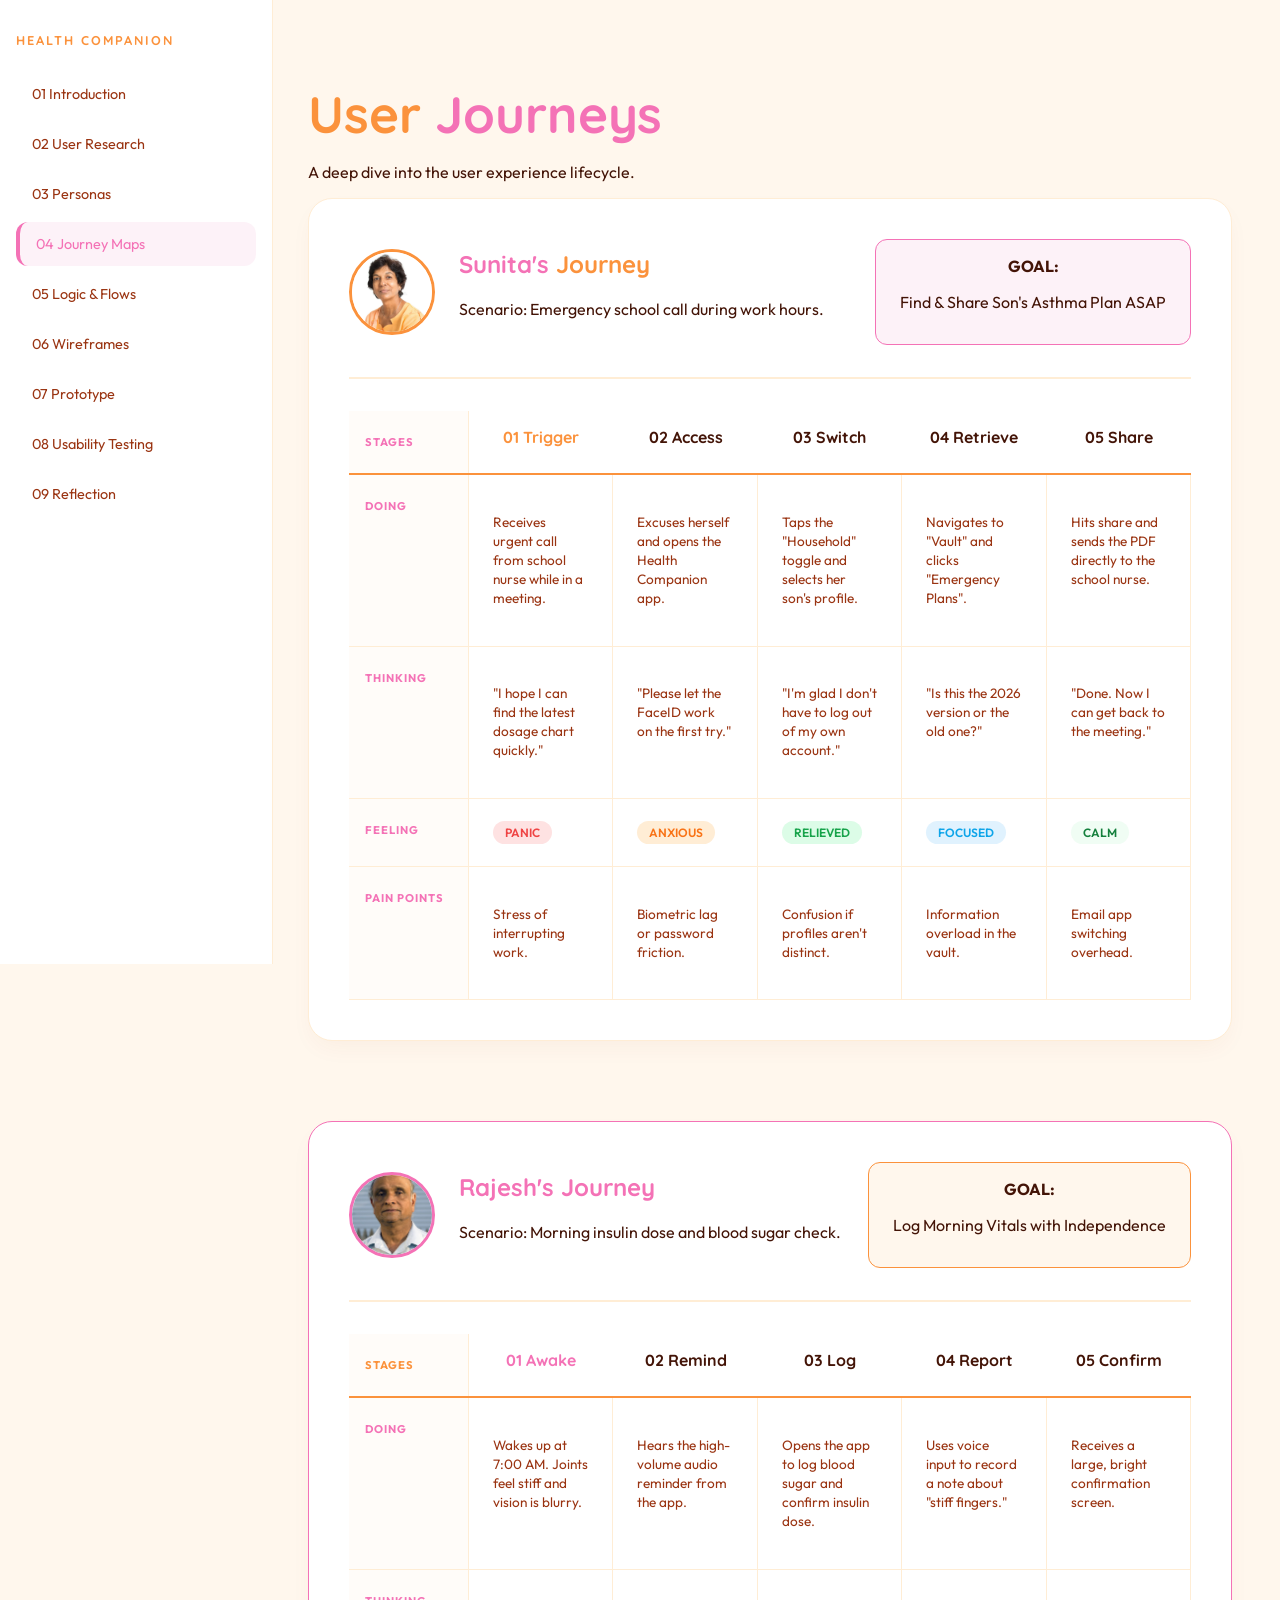
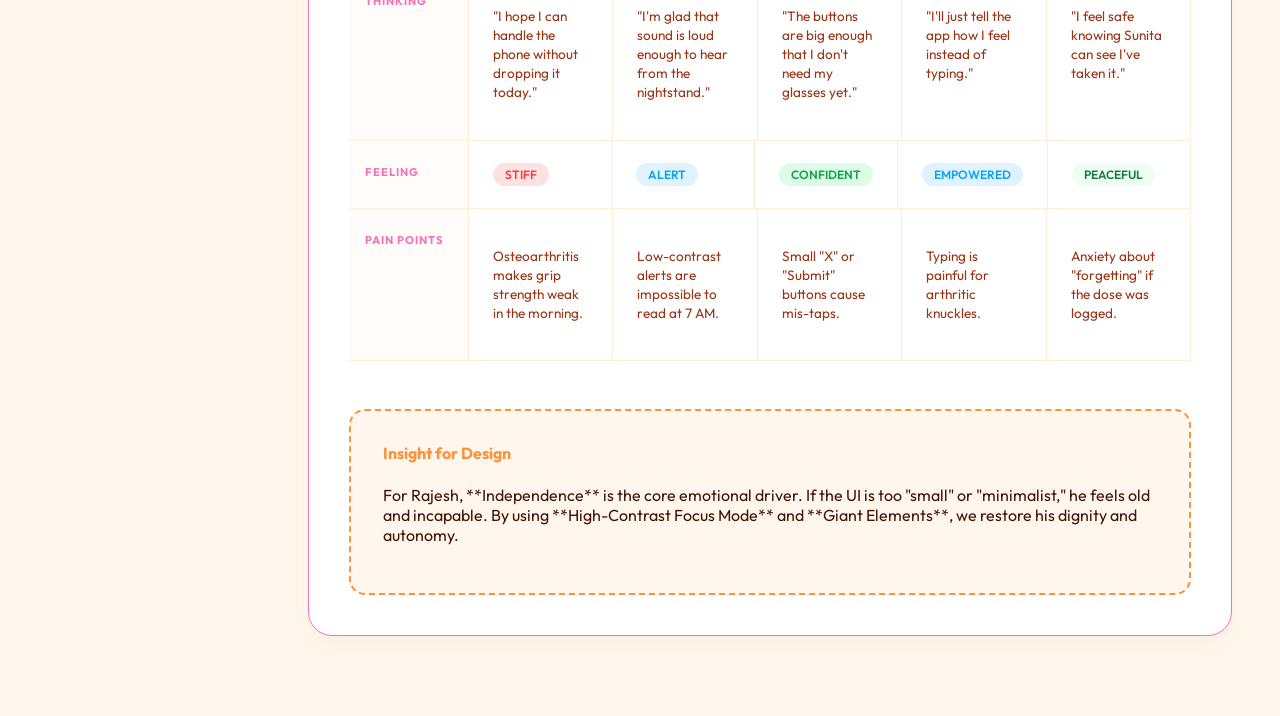
==== journey.html @ 140f581b "final done" ====
<!DOCTYPE html>
<html lang="en">
<head>
    <meta charset="UTF-8">
    <title>Detailed Journey Map - Sunita</title>
    <link rel="stylesheet" href="style.css">
</head>
<body>
    <nav>
        <h2>Health Companion</h2>
        <a href="index.html">01 Introduction</a>
        <a href="research.html">02 User Research</a>
        <a href="personas.html">03 Personas</a>
        <a href="journey.html" class="active">04 Journey Maps</a>
        <a href="flow.html">05 Logic & Flows</a>
        <a href="design.html">06 Wireframes</a>
        <a href="prototype.html">07 Prototype</a>
        <a href="testing.html">08 Usability Testing</a>
        <a href="reflection.html">09 Reflection</a>
    </nav>

    <main>
        <header>
            <h1>User <span style="color:var(--accent-pink)">Journeys</span></h1>
            <p class="subtitle">A deep dive into the user experience lifecycle.</p>
        </header>

        <section class="card journey-container">
            <div class="journey-header">
                <div class="header-profile">
                    <img src="sunita.jpeg" alt="Sunita" class="profile-thumb">
                    <div>
                        <h2>Sunita's <span style="color:var(--accent-orange)">Journey</span></h2>
                        <p>Scenario: Emergency school call during work hours.</p>
                    </div>
                </div>
                <div class="goal-box">
                    <strong>GOAL:</strong>
                    <p>Find & Share Son's Asthma Plan ASAP</p>
                </div>
            </div>

            <div class="matrix-wrapper">
                <div class="matrix-row row-labels">
                    <div class="label">STAGES</div>
                    <div class="stage-box trigger">01 Trigger</div>
                    <div class="stage-box">02 Access</div>
                    <div class="stage-box">03 Switch</div>
                    <div class="stage-box">04 Retrieve</div>
                    <div class="stage-box">05 Share</div>
                </div>

                <div class="matrix-row">
                    <div class="label">DOING</div>
                    <div class="cell"><p>Receives urgent call from school nurse while in a meeting.</p></div>
                    <div class="cell"><p>Excuses herself and opens the Health Companion app.</p></div>
                    <div class="cell"><p>Taps the "Household" toggle and selects her son's profile.</p></div>
                    <div class="cell"><p>Navigates to "Vault" and clicks "Emergency Plans".</p></div>
                    <div class="cell"><p>Hits share and sends the PDF directly to the school nurse.</p></div>
                </div>

                <div class="matrix-row">
                    <div class="label">THINKING</div>
                    <div class="cell"><p>"I hope I can find the latest dosage chart quickly."</p></div>
                    <div class="cell"><p>"Please let the FaceID work on the first try."</p></div>
                    <div class="cell"><p>"I'm glad I don't have to log out of my own account."</p></div>
                    <div class="cell"><p>"Is this the 2026 version or the old one?"</p></div>
                    <div class="cell"><p>"Done. Now I can get back to the meeting."</p></div>
                </div>

                <div class="matrix-row">
                    <div class="label">FEELING</div>
                    <div class="cell"><span class="emote panic">Panic</span></div>
                    <div class="cell"><span class="emote anxious">Anxious</span></div>
                    <div class="cell"><span class="emote relief">Relieved</span></div>
                    <div class="cell"><span class="emote focus">Focused</span></div>
                    <div class="cell"><span class="emote calm">Calm</span></div>
                </div>

                <div class="matrix-row">
                    <div class="label">PAIN POINTS</div>
                    <div class="cell"><p>Stress of interrupting work.</p></div>
                    <div class="cell"><p>Biometric lag or password friction.</p></div>
                    <div class="cell"><p>Confusion if profiles aren't distinct.</p></div>
                    <div class="cell"><p>Information overload in the vault.</p></div>
                    <div class="cell"><p>Email app switching overhead.</p></div>
                </div>
            </div>
        </section>

<section class="card journey-container" style="margin-top: 5rem; border-color: var(--accent-pink);">
            <div class="journey-header">
                <div class="header-profile">
                    <img src="rajesh.jpeg" alt="Rajesh" class="profile-thumb" style="border-color: var(--accent-pink);">
                    <div>
                        <h2>Rajesh's <span style="color:var(--accent-pink)">Journey</span></h2>
                        <p>Scenario: Morning insulin dose and blood sugar check.</p>
                    </div>
                </div>
                <div class="goal-box" style="border-color: var(--accent-orange); background: var(--pastel-orange);">
                    <strong>GOAL:</strong>
                    <p>Log Morning Vitals with Independence</p>
                </div>
            </div>

            <div class="matrix-wrapper">
                <div class="matrix-row row-labels">
                    <div class="label" style="color: var(--accent-orange);">STAGES</div>
                    <div class="stage-box" style="color: var(--accent-pink);">01 Awake</div>
                    <div class="stage-box">02 Remind</div>
                    <div class="stage-box">03 Log</div>
                    <div class="stage-box">04 Report</div>
                    <div class="stage-box">05 Confirm</div>
                </div>

                <div class="matrix-row">
                    <div class="label">DOING</div>
                    <div class="cell"><p>Wakes up at 7:00 AM. Joints feel stiff and vision is blurry.</p></div>
                    <div class="cell"><p>Hears the high-volume audio reminder from the app.</p></div>
                    <div class="cell"><p>Opens the app to log blood sugar and confirm insulin dose.</p></div>
                    <div class="cell"><p>Uses voice input to record a note about "stiff fingers."</p></div>
                    <div class="cell"><p>Receives a large, bright confirmation screen.</p></div>
                </div>

                <div class="matrix-row">
                    <div class="label">THINKING</div>
                    <div class="cell"><p>"I hope I can handle the phone without dropping it today."</p></div>
                    <div class="cell"><p>"I'm glad that sound is loud enough to hear from the nightstand."</p></div>
                    <div class="cell"><p>"The buttons are big enough that I don't need my glasses yet."</p></div>
                    <div class="cell"><p>"I'll just tell the app how I feel instead of typing."</p></div>
                    <div class="cell"><p>"I feel safe knowing Sunita can see I've taken it."</p></div>
                </div>

                <div class="matrix-row">
                    <div class="label">FEELING</div>
                    <div class="cell"><span class="emote panic">Stiff</span></div>
                    <div class="cell"><span class="emote focus">Alert</span></div>
                    <div class="cell"><span class="emote relief">Confident</span></div>
                    <div class="cell"><span class="emote focus">Empowered</span></div>
                    <div class="cell"><span class="emote calm">Peaceful</span></div>
                </div>

                <div class="matrix-row">
                    <div class="label">PAIN POINTS</div>
                    <div class="cell"><p>Osteoarthritis makes grip strength weak in the morning.</p></div>
                    <div class="cell"><p>Low-contrast alerts are impossible to read at 7 AM.</p></div>
                    <div class="cell"><p>Small "X" or "Submit" buttons cause mis-taps.</p></div>
                    <div class="cell"><p>Typing is painful for arthritic knuckles.</p></div>
                    <div class="cell"><p>Anxiety about "forgetting" if the dose was logged.</p></div>
                </div>
            </div>

            <div class="needs-box" style="margin-top: 3rem; background: var(--pastel-orange); border-color: var(--accent-orange);">
                <h4 style="color: var(--accent-orange);">Insight for Design</h4>
                <p>For Rajesh, **Independence** is the core emotional driver. If the UI is too "small" or "minimalist," he feels old and incapable. By using **High-Contrast Focus Mode** and **Giant Elements**, we restore his dignity and autonomy.</p>
            </div>
        </section>



    </main>
</body>
</html>
---- style.css ----
@import url('https://fonts.googleapis.com/css2?family=Quicksand:wght@400;600;700&family=Outfit:wght@300;400;600&display=swap');

:root {
    /* Warm Sunset Pastel Palette */
    --bg-dark: #fff7ed;          /* Very Light Peach/Shell */
    --card-bg: #ffffff;          /* Pure White */
    --accent-orange: #fb923c;    /* Warm Pastel Orange */
    --accent-pink: #f472b6;      /* Soft Rose Pink */
    --text-main: #431407;        /* Deep Cocoa for Readability */
    --text-dim: #9a3412;         /* Muted Terracotta */
    
    /* Persona Specific Pastels */
    --pastel-pink: #fdf2f8;      /* Soft Pink Background */
    --pastel-orange: #fff7ed;    /* Soft Orange Background */
    --border-soft: #ffedd5;      /* Light Apricot Border */
}

body {
    background-color: var(--bg-dark);
    color: var(--text-main);
    font-family: 'Outfit', sans-serif;
    margin: 0;
    display: flex;
}

/* Fixed Navigation Sidebar */
nav {
    width: 240px;
    height: 100vh;
    background: #ffffff;
    position: fixed;
    border-right: 1px solid var(--border-soft);
    padding: 2rem 1rem;
}

nav h2 { 
    font-family: 'Quicksand', sans-serif;
    font-size: 0.8rem; 
    text-transform: uppercase; 
    color: var(--accent-orange); 
    letter-spacing: 2px;
    margin-bottom: 1.5rem;
}

nav a {
    display: block;
    padding: 0.8rem 1rem;
    color: var(--text-dim);
    text-decoration: none;
    border-radius: 12px;
    margin-bottom: 0.4rem;
    transition: 0.3s;
    font-size: 0.9rem;
}

nav a:hover, nav a.active {
    background: var(--pastel-pink);
    color: var(--accent-pink);
    border-left: 4px solid var(--accent-pink);
}

/* Content Area */
main {
    margin-left: 260px;
    padding: 3rem;
    max-width: 1000px;
    width: 100%;
}

.card {
    background: var(--card-bg);
    border: 1px solid var(--border-soft);
    border-radius: 24px;
    padding: 2.5rem;
    margin-bottom: 2rem;
    box-shadow: 0 10px 25px -5px rgba(154, 52, 18, 0.05);
}

h1 { 
    font-family: 'Quicksand', sans-serif;
    font-weight: 700;
    font-size: 3.2rem; 
    margin-bottom: 0.5rem; 
    color: var(--accent-orange);
}

h2 { 
    font-family: 'Quicksand', sans-serif;
    color: var(--accent-pink); 
    margin-top: 0; 
}

/* Table container styling */
.table-container {
    overflow-x: auto;
    margin-top: 1rem;
    border-radius: 16px;
    background: #fffcf9;
    border: 1px solid var(--border-soft);
}

th {
    background: #ffedd5;
    color: var(--accent-orange);
}

td { border-bottom: 1px solid var(--border-soft); }

/* Persona Layout - Fixed Structure */
.persona-layout {
    display: grid;
    grid-template-columns: 280px 1fr;
    gap: 3rem;
    padding: 0;
    overflow: hidden;
    align-items: start;
}

.persona-sidebar {
    background: var(--pastel-orange);
    padding: 2rem;
    height: 100%;
    border-right: 1px solid var(--border-soft);
}

.persona-img {
    width: 100%;
    height: 250px;
    object-fit: cover;
    border-radius: 20px;
    margin-bottom: 2rem;
    border: 4px solid #fff;
    box-shadow: 0 8px 15px rgba(154, 52, 18, 0.1);
}

.persona-stat span {
    color: var(--accent-orange);
    font-weight: 700;
}

.bar {
    background: #ffedd5;
}

.fill {
    background: var(--accent-orange);
}

/* Content Area */
.persona-content { padding: 2rem 2rem 2rem 0; }

.quote-box {
    border-left: 6px solid var(--accent-pink);
    background: #fff1f2;
    padding: 1.5rem;
    border-radius: 0 16px 16px 0;
    font-family: 'Quicksand', sans-serif;
    color: var(--text-main);
}

.quote-box.secondary { 
    border-color: var(--accent-orange); 
    background: #fff7ed;
}

.info-block h4 {
    color: var(--accent-orange);
    font-family: 'Quicksand', sans-serif;
    border-bottom: 2px solid var(--border-soft);
    padding-bottom: 0.5rem;
}

.info-block ul {
    list-style-type: none;
    padding-left: 0;
}

.info-block li::before {
    content: "•";
    color: var(--accent-pink);
    font-weight: bold;
    display: inline-block; 
    width: 1em;
    margin-left: 0;
}

.needs-box {
    background: var(--pastel-pink);
    border: 2px dashed var(--accent-pink);
    color: var(--text-main);
    padding: 2rem;
    border-radius: 16px;
}

.needs-box h4 { 
    color: var(--accent-pink); 
    margin-top: 0;
}

/* Journey Specifics */
.journey-grid {
    display: grid;
    grid-template-columns: repeat(5, 1fr);
    gap: 1rem;
    margin-top: 3rem;
    position: relative;
}

/* The connecting line */
.journey-grid::before {
    content: "";
    position: absolute;
    top: 25px;
    left: 0;
    right: 0;
    height: 2px;
    background: var(--border-soft);
    z-index: 1;
}

.journey-step {
    position: relative;
    z-index: 2;
    text-align: center;
}

.step-num {
    width: 50px;
    height: 50px;
    background: var(--accent-orange);
    color: white;
    border-radius: 50%;
    display: flex;
    align-items: center;
    justify-content: center;
    margin: 0 auto 1rem;
    font-weight: 700;
    font-family: 'Quicksand', sans-serif;
    border: 4px solid var(--card-bg);
}

.step-label {
    text-transform: uppercase;
    font-size: 0.7rem;
    letter-spacing: 2px;
    color: var(--accent-pink);
    font-weight: 700;
    margin-bottom: 0.5rem;
}

.journey-step p {
    font-size: 0.85rem;
    color: var(--text-dim);
    line-height: 1.4;
    padding: 0 10px;
}

/* Emotion Meters */
.emotion-meter {
    margin-top: 1rem;
    display: inline-block;
    padding: 4px 12px;
    border-radius: 20px;
    font-size: 0.75rem;
    font-weight: 600;
}

.emotion-meter.stressed { background: #fee2e2; color: #ef4444; }
.emotion-meter.neutral { background: #fef3c7; color: #d97706; }
.emotion-meter.happy { background: #dcfce7; color: #16a34a; }
.emotion-meter.relaxed { background: #f0f9ff; color: #0ea5e9; }

/* Journey Header Section */
.journey-header {
    display: flex;
    justify-content: space-between;
    align-items: center;
    border-bottom: 2px solid var(--border-soft);
    padding-bottom: 2rem;
    margin-bottom: 2rem;
}

.header-profile {
    display: flex;
    align-items: center;
    gap: 1.5rem;
}

.profile-thumb {
    width: 80px;
    height: 80px;
    border-radius: 50%;
    object-fit: cover;
    border: 3px solid var(--accent-orange);
}

.goal-box {
    background: var(--pastel-pink);
    border: 1px solid var(--accent-pink);
    padding: 1rem 1.5rem;
    border-radius: 12px;
    text-align: center;
}

/* Matrix Table Styling */
.matrix-wrapper {
    display: flex;
    flex-direction: column;
    gap: 0;
    overflow-x: auto;
}

.matrix-row {
    display: grid;
    grid-template-columns: 120px repeat(5, 1fr);
    border-bottom: 1px solid var(--border-soft);
}

.matrix-row.row-labels {
    background: transparent;
    border-bottom: 2px solid var(--accent-orange);
}

.label {
    padding: 1.5rem 1rem;
    font-size: 0.7rem;
    font-weight: 700;
    text-transform: uppercase;
    color: var(--accent-pink);
    letter-spacing: 1px;
    background: #fffcf9;
    border-right: 1px solid var(--border-soft);
}

.cell {
    padding: 1.5rem;
    font-size: 0.85rem;
    line-height: 1.4;
    color: var(--text-dim);
    border-right: 1px solid var(--border-soft);
}

.stage-box {
    padding: 1rem;
    font-family: 'Quicksand', sans-serif;
    font-weight: 700;
    color: var(--text-main);
    text-align: center;
}

.stage-box.trigger { color: var(--accent-orange); }

/* Emotional Emotes */
.emote {
    padding: 4px 12px;
    border-radius: 20px;
    font-size: 0.75rem;
    font-weight: 600;
    text-transform: uppercase;
}
.emote.panic { background: #fee2e2; color: #ef4444; }
.emote.anxious { background: #ffedd5; color: #f97316; }
.emote.relief { background: #dcfce7; color: #16a34a; }
.emote.focus { background: #e0f2fe; color: #0ea5e9; }
.emote.calm { background: #f0fdf4; color: #15803d; }
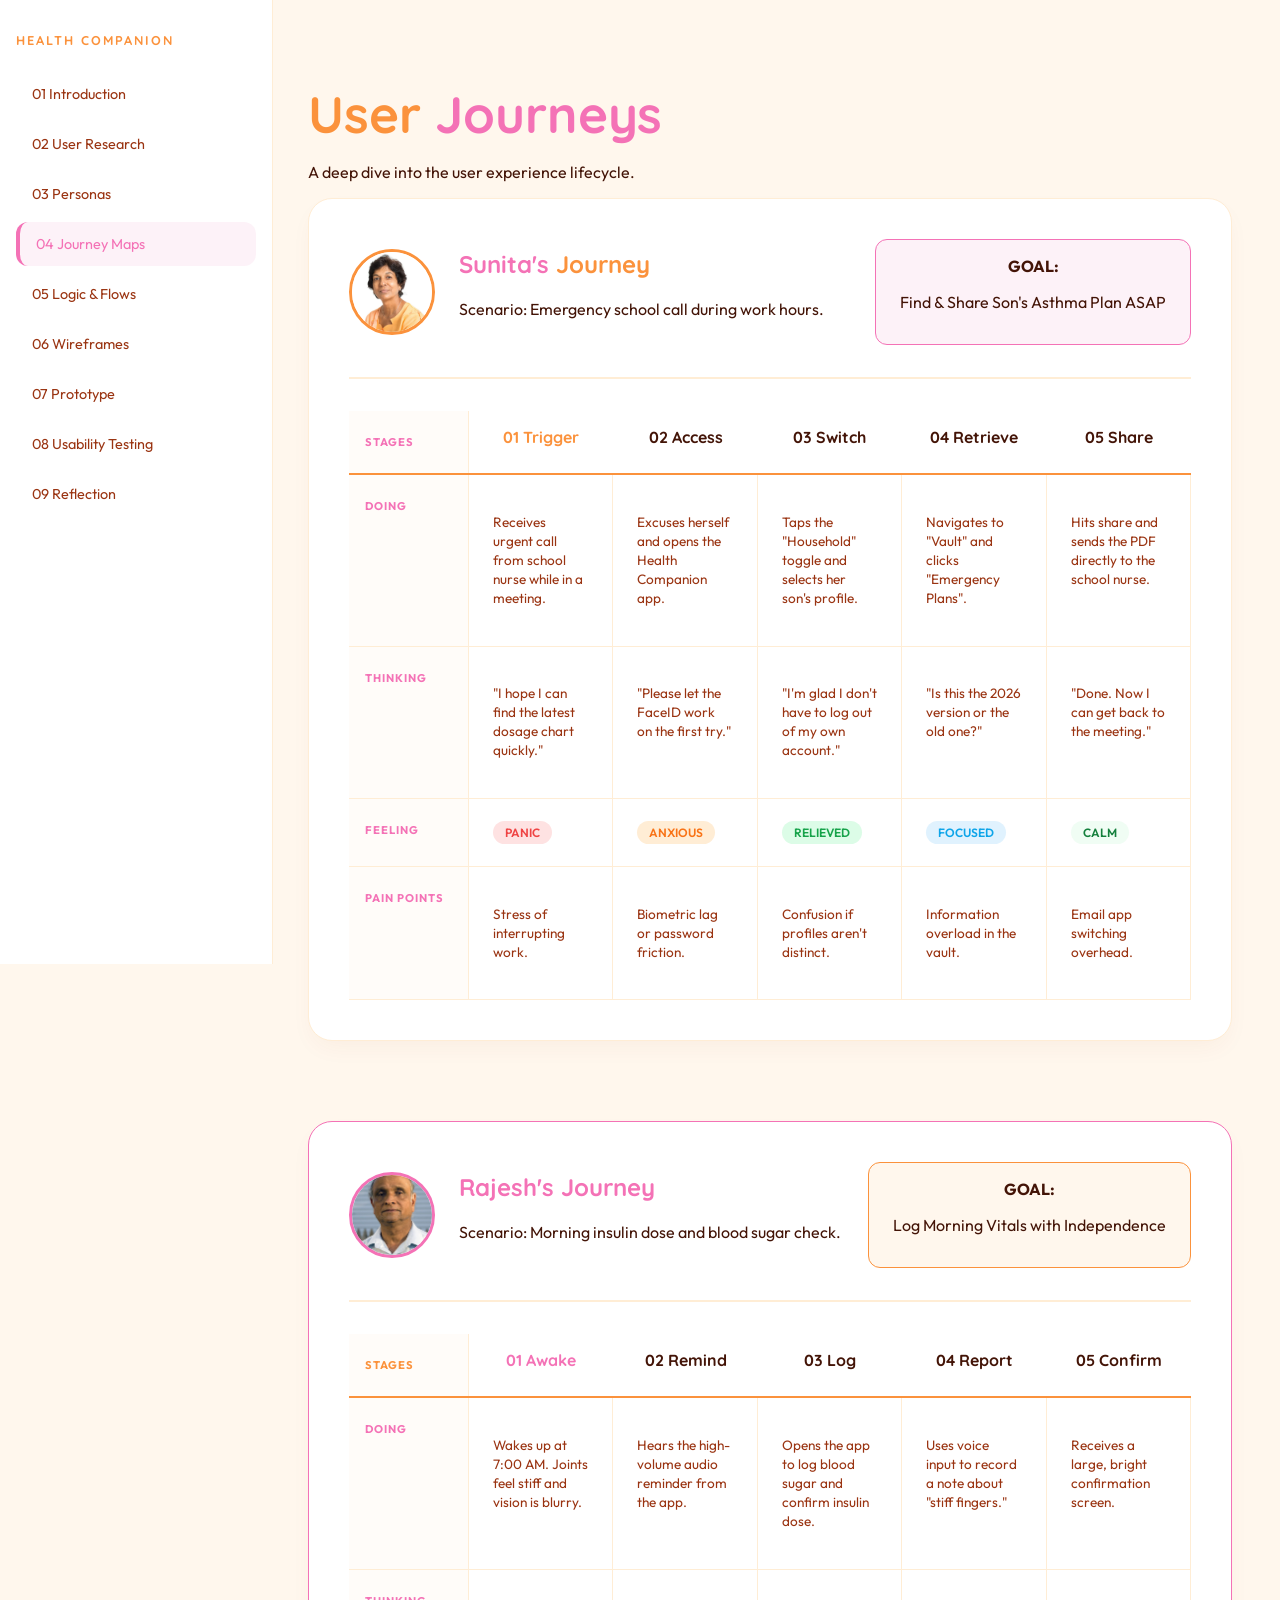
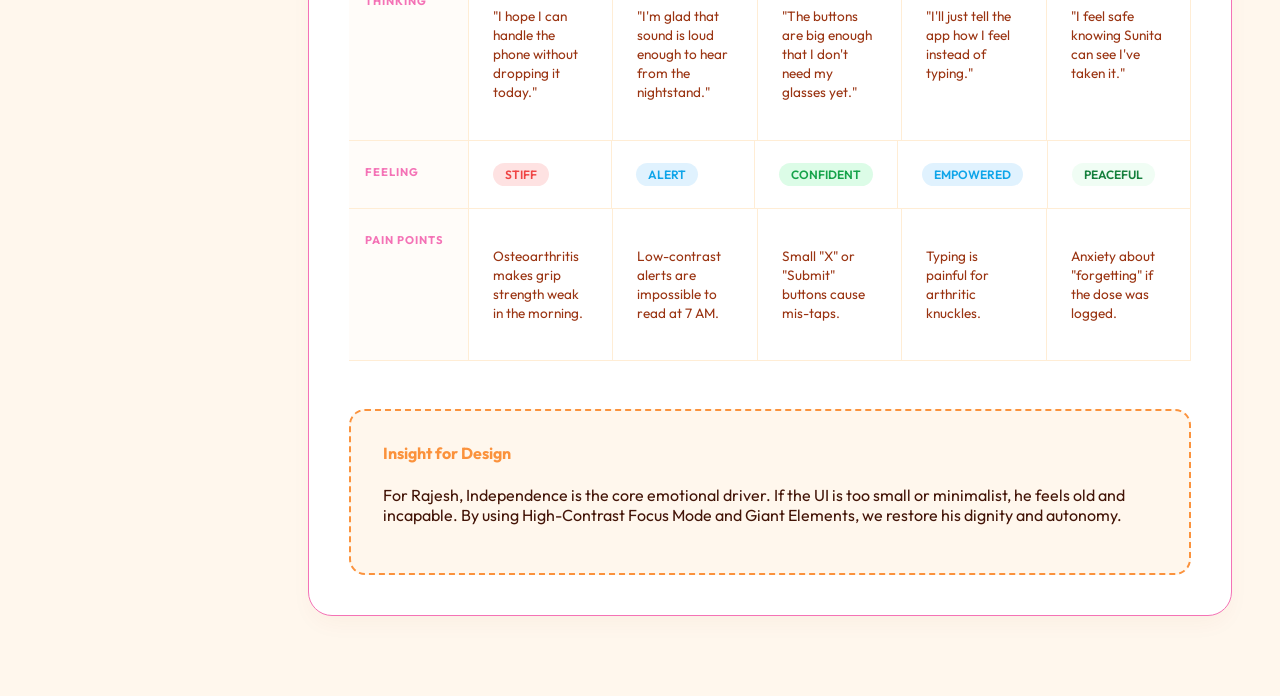
==== commit 23274e9f: "Update journey.html" ====
--- a/journey.html
+++ b/journey.html
@@ -152,7 +152,7 @@
 
             <div class="needs-box" style="margin-top: 3rem; background: var(--pastel-orange); border-color: var(--accent-orange);">
                 <h4 style="color: var(--accent-orange);">Insight for Design</h4>
-                <p>For Rajesh, **Independence** is the core emotional driver. If the UI is too "small" or "minimalist," he feels old and incapable. By using **High-Contrast Focus Mode** and **Giant Elements**, we restore his dignity and autonomy.</p>
+                <p>For Rajesh, Independence is the core emotional driver. If the UI is too small or minimalist, he feels old and incapable. By using High-Contrast Focus Mode and Giant Elements, we restore his dignity and autonomy.</p>
             </div>
         </section>
 
